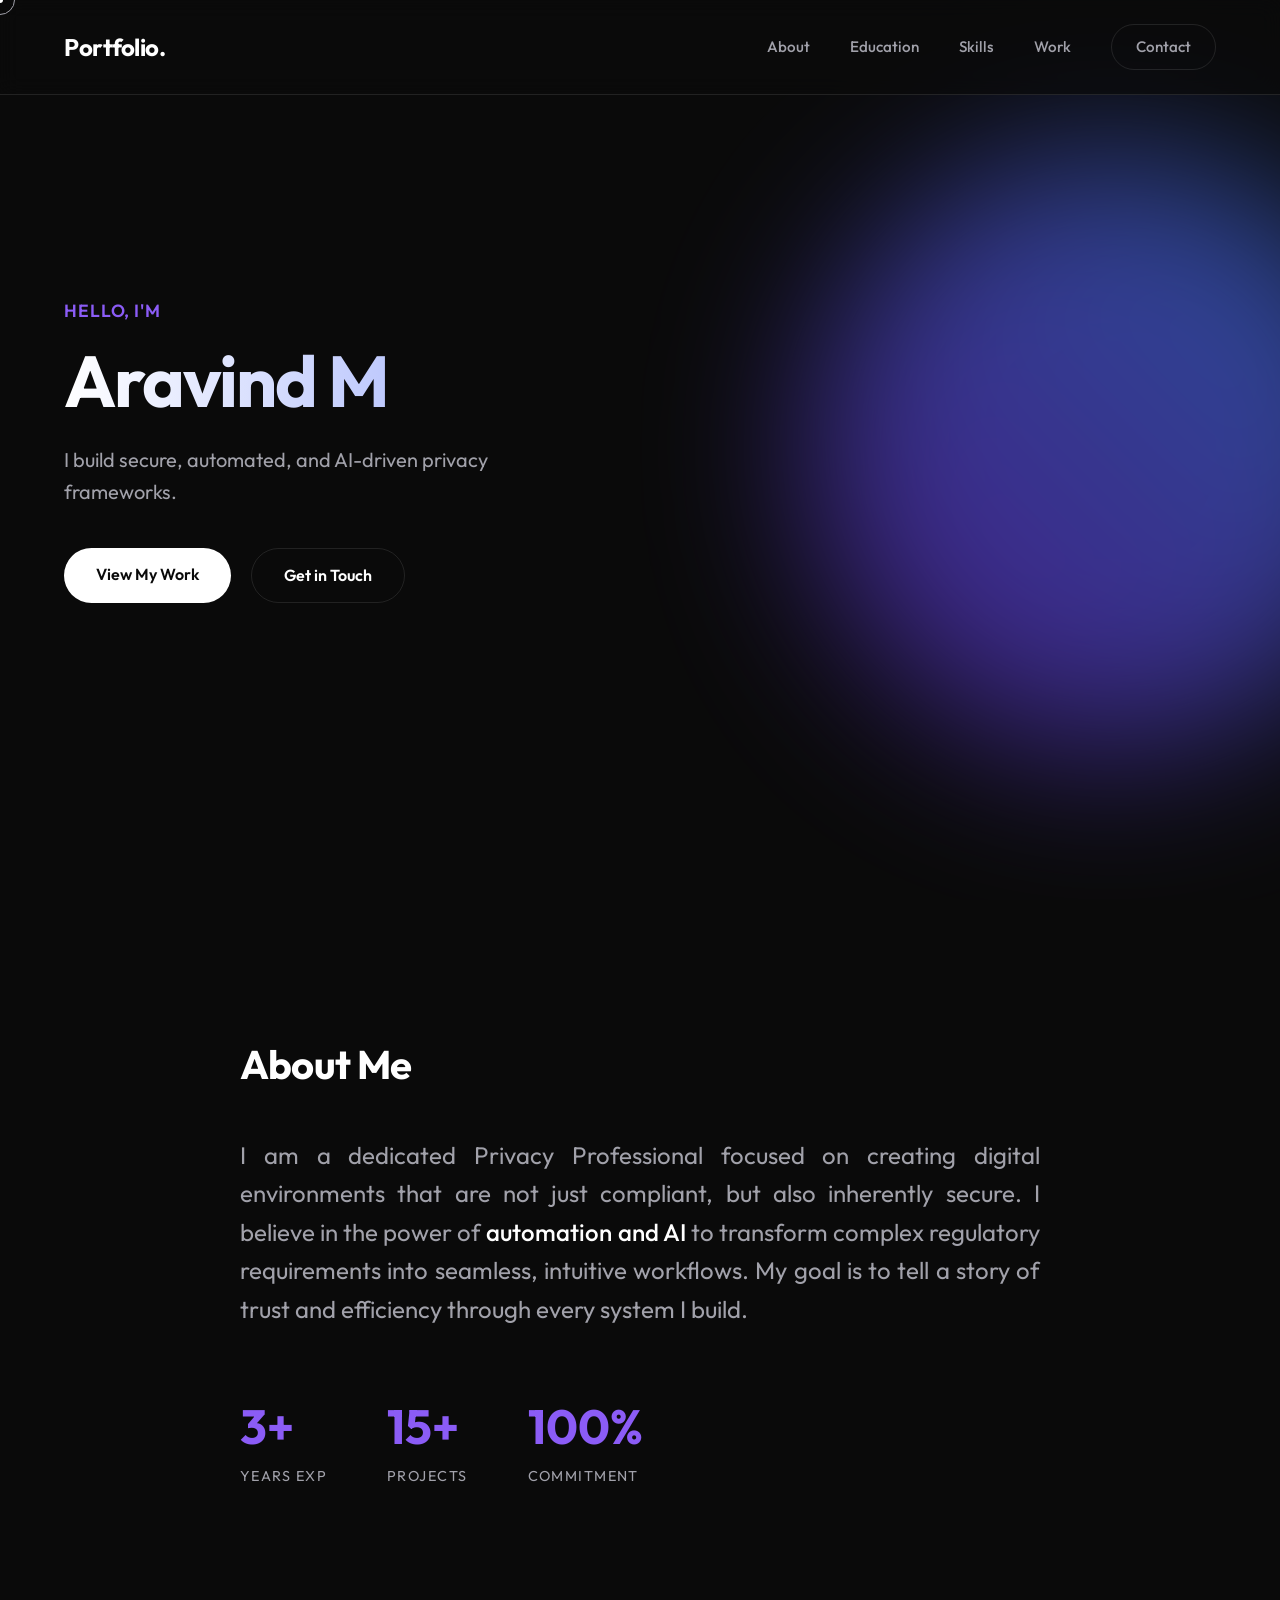
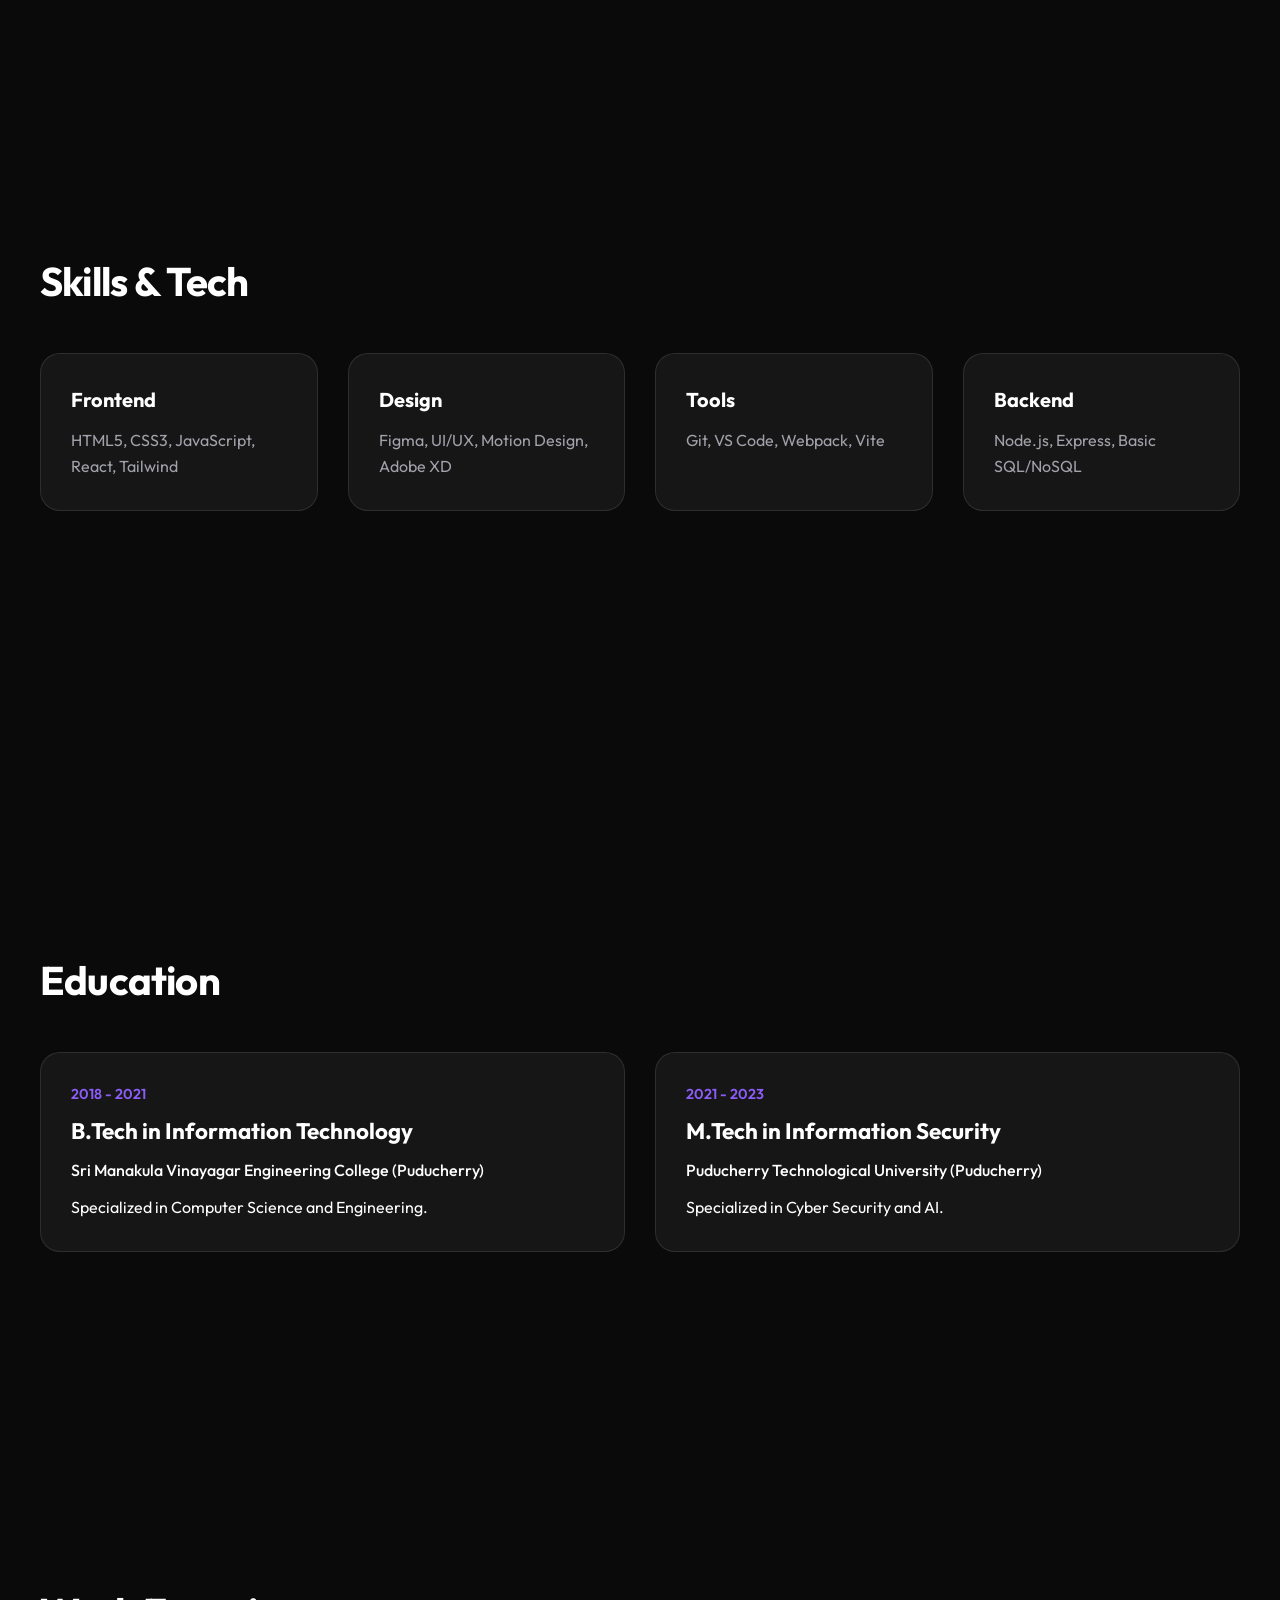
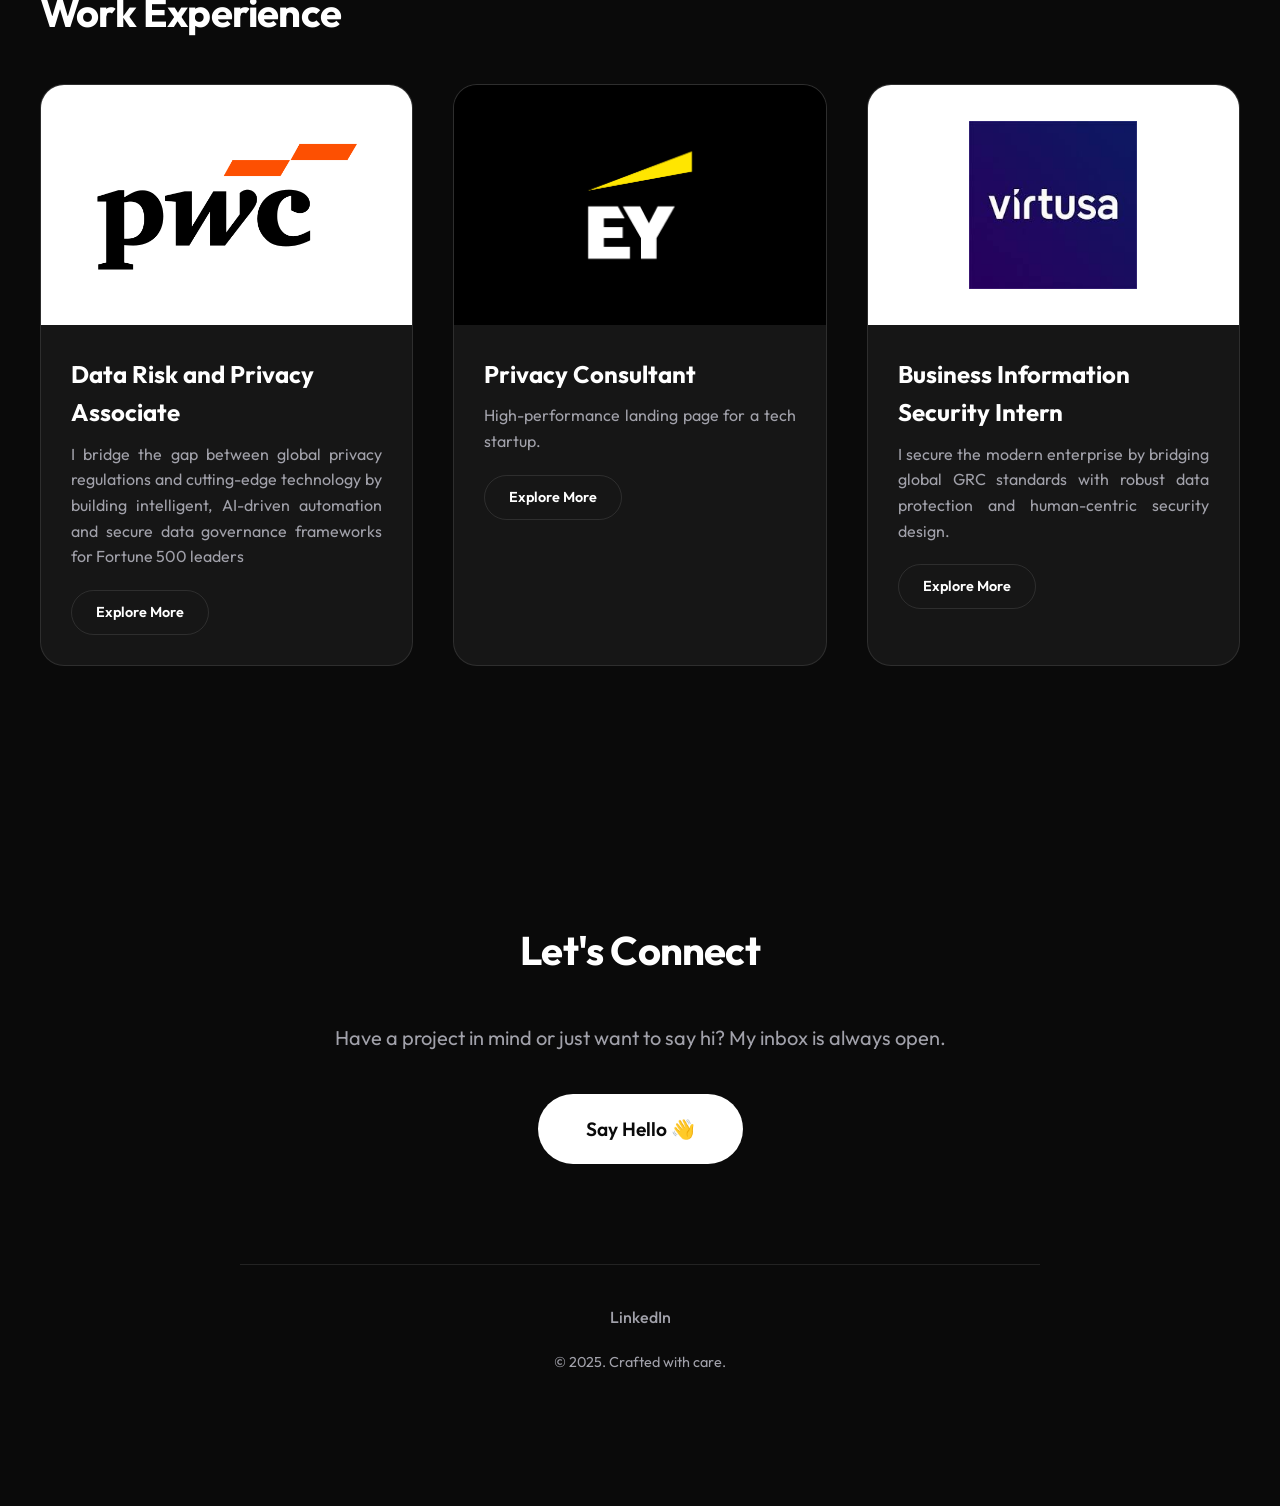
==== Portfolio/index.html @ d483f737 "Add files via upload" ====
<!DOCTYPE html>
<html lang="en">

<head>
    <meta charset="UTF-8">
    <meta name="viewport" content="width=device-width, initial-scale=1.0">
    <meta name="description" content="Personal Portfolio of a Creative Developer. Simple, smooth, and impactful.">
    <title>Aravind M | Cybersecurity Enthusiast</title>
    <link rel="preconnect" href="https://fonts.googleapis.com">
    <link rel="preconnect" href="https://fonts.gstatic.com" crossorigin>
    <link href="https://fonts.googleapis.com/css2?family=Outfit:wght@300;400;600;700&display=swap" rel="stylesheet">
    <link rel="stylesheet" href="style.css">
</head>

<body>
    <div class="cursor-dot" data-cursor-dot></div>
    <div class="cursor-outline" data-cursor-outline></div>

    <nav class="navbar">
        <a href="#home" class="logo">Portfolio.</a>
        <div class="nav-links">
            <a href="#about">About</a>
            <a href="#education">Education</a>
            <a href="#skills">Skills</a>
            <a href="#work">Work</a>
            <a href="#contact" class="btn-contact">Contact</a>
        </div>
        <button class="mobile-menu-btn" aria-label="Toggle Menu">
            <span></span>
            <span></span>
            <span></span>
        </button>
    </nav>

    <main>
        <section id="home" class="hero-section">
            <div class="hero-content">
                <span class="greeting">Hello, I'm</span>
                <h1 class="glitch-text" data-text="Aravind M">Aravind M</h1>
                <p class="hero-desc">I build secure, automated, and AI-driven privacy frameworks.</p>
                <div class="hero-btns">
                    <a href="#work" class="btn primary">View My Work</a>
                    <a href="#contact" class="btn secondary">Get in Touch</a>
                </div>
            </div>
            <div class="hero-visual">
                <div class="gradient-sphere"></div>
            </div>
        </section>

        <section id="about" class="section">
            <div class="container container-text">
                <h2 class="section-title">About Me</h2>
                <p class="about-text">
                    I am a dedicated Privacy Professional focused on creating digital environments that are not just
                    compliant, but also inherently secure. I believe in the power of <span class="highlight">automation
                        and AI</span>
                    to transform complex regulatory requirements into seamless, intuitive workflows.
                    My goal is to tell a story of trust and efficiency through every system I build.
                </p>
                <div class="stats">
                    <div class="stat-item">
                        <span class="stat-number">3+</span>
                        <span class="stat-label">Years Exp</span>
                    </div>
                    <div class="stat-item">
                        <span class="stat-number">15+</span>
                        <span class="stat-label">Projects</span>
                    </div>
                    <div class="stat-item">
                        <span class="stat-number">100%</span>
                        <span class="stat-label">Commitment</span>
                    </div>
                </div>
            </div>
        </section>

        <section id="skills" class="section">
            <div class="container">
                <h2 class="section-title">Skills & Tech</h2>
                <div class="skills-grid">
                    <div class="skill-card">
                        <h3>Frontend</h3>
                        <p>HTML5, CSS3, JavaScript, React, Tailwind</p>
                    </div>
                    <div class="skill-card">
                        <h3>Design</h3>
                        <p>Figma, UI/UX, Motion Design, Adobe XD</p>
                    </div>
                    <div class="skill-card">
                        <h3>Tools</h3>
                        <p>Git, VS Code, Webpack, Vite</p>
                    </div>
                    <div class="skill-card">
                        <h3>Backend</h3>
                        <p>Node.js, Express, Basic SQL/NoSQL</p>
                    </div>
                </div>
            </div>
        </section>

        <section id="education" class="section">
            <div class="container">
                <h2 class="section-title">Education</h2>
                <div class="education-grid">
                    <div class="education-card">
                        <span class="edu-year">2018 - 2021</span>
                        <h3>B.Tech in Information Technology</h3>
                        <p class="edu-inst">Sri Manakula Vinayagar Engineering College (Puducherry)</p>
                        <p>Specialized in Computer Science and Engineering.</p>
                    </div>
                    <div class="education-card">
                        <span class="edu-year">2021 - 2023</span>
                        <h3>M.Tech in Information Security</h3>
                        <p class="edu-inst">Puducherry Technological University (Puducherry)</p>
                        <p>Specialized in Cyber Security and AI.</p>
                    </div>
                </div>
            </div>
        </section>

        <section id="work" class="section">
            <div class="container">
                <h2 class="section-title">Work Experience</h2>
                <div class="projects-grid">
                    <article class="project-card">
                        <div class="project-image"
                            style="background: white; display: flex; align-items: center; justify-content: center;">
                            <img src="assets/pwc-logo.png" alt="PwC Logo"
                                style="max-width: 70%; max-height: 70%; object-fit: contain;">
                        </div>
                        <div class="project-info">
                            <h3>Data Risk and Privacy Associate</h3>
                            <p>I bridge the gap between global privacy regulations and cutting-edge technology by
                                building intelligent, AI-driven automation and secure data governance frameworks for
                                Fortune 500 leaders</p>
                            <a href="project-details.html" class="btn secondary"
                                style="padding: 10px 24px; font-size: 0.9rem;">Explore More</a>
                        </div>
                    </article>
                    <article class="project-card">
                        <div class="project-image"
                            style="background: black; display: flex; align-items: center; justify-content: center;">
                            <img src="assets/ey-logo.png" alt="EY Logo"
                                style="max-width: 70%; max-height: 70%; object-fit: contain;">
                        </div>
                        <div class="project-info">
                            <h3>Privacy Consultant</h3>
                            <p>High-performance landing page for a tech startup.</p>
                            <a href="ey-details.html" class="btn secondary"
                                style="padding: 10px 24px; font-size: 0.9rem;">Explore More</a>
                        </div>
                    </article>
                    <article class="project-card">
                        <div class="project-image"
                            style="background: white; display: flex; align-items: center; justify-content: center;">
                            <img src="assets/virtusa-logo.jpg" alt="Virtusa Logo"
                                style="max-width: 70%; max-height: 70%; object-fit: contain;">
                        </div>
                        <div class="project-info">
                            <h3>Business Information Security Intern </h3>
                            <p>I secure the modern enterprise by bridging global GRC standards with robust data
                                protection and human-centric security design.</p>
                            <a href="virtusa-details.html" class="btn secondary"
                                style="padding: 10px 24px; font-size: 0.9rem;">Explore More</a>
                        </div>
                    </article>
                </div>
            </div>
        </section>

        <section id="contact" class="section contact-section">
            <div class="container container-text">
                <h2 class="section-title">Let's Connect</h2>
                <p class="contact-desc">Have a project in mind or just want to say hi? My inbox is always open.</p>
                <a href="contact.html" class="btn primary huge-btn">Say Hello 👋</a>

                <footer class="footer">
                    <div class="social-links">
                        <a href="https://linkedin.com/in/aravind-m-a4b120201">LinkedIn</a>
                    </div>
                    <p class="copyright">&copy; 2025. Crafted with care.</p>
                </footer>
            </div>
        </section>
    </main>

    <script src="script.js"></script>
</body>

</html>
---- Portfolio/style.css ----
:root {
    --bg-color: #0a0a0a;
    --text-primary: #ffffff;
    --text-secondary: #a1a1aa;
    --accent: #6d28d9;
    --accent-glow: #8b5cf6;
    --surface: rgba(255, 255, 255, 0.05);
    --surface-hover: rgba(255, 255, 255, 0.1);
    --border: rgba(255, 255, 255, 0.1);

    --font-main: 'Outfit', sans-serif;

    --ease-out-expo: cubic-bezier(0.19, 1, 0.22, 1);
}

* {
    margin: 0;
    padding: 0;
    box-sizing: border-box;
    scroll-behavior: smooth;
}

body {
    background-color: var(--bg-color);
    color: var(--text-primary);
    font-family: var(--font-main);
    line-height: 1.6;
    overflow-x: hidden;
    cursor: none;
    /* Custom cursor */
}

/* Custom Cursor */
.cursor-dot {
    width: 6px;
    height: 6px;
    background-color: var(--text-primary);
    position: fixed;
    top: 0;
    left: 0;
    transform: translate(-50%, -50%);
    border-radius: 50%;
    z-index: 9999;
    pointer-events: none;
}

.cursor-outline {
    width: 30px;
    height: 30px;
    border: 1px solid var(--text-secondary);
    position: fixed;
    top: 0;
    left: 0;
    transform: translate(-50%, -50%);
    border-radius: 50%;
    z-index: 9998;
    pointer-events: none;
    transition: width 0.2s, height 0.2s, background-color 0.2s;
}

body:hover .cursor-outline {
    opacity: 1;
}

/* Typography & Layout */
a {
    text-decoration: none;
    color: inherit;
    position: relative;
    transition: color 0.3s;
}

ul {
    list-style: none;
}

.section {
    padding: 120px 20px;
    min-height: 80vh;
    display: flex;
    align-items: center;
    justify-content: center;
    position: relative;
}

.container {
    max-width: 1200px;
    width: 100%;
    margin: 0 auto;
}

.container-text {
    max-width: 800px;
}

/* Navigation */
.navbar {
    position: fixed;
    top: 0;
    left: 0;
    width: 100%;
    padding: 24px 5%;
    display: flex;
    justify-content: space-between;
    align-items: center;
    z-index: 100;
    backdrop-filter: blur(10px);
    background: rgba(10, 10, 10, 0.7);
    border-bottom: 1px solid var(--border);
}

.logo {
    font-weight: 700;
    font-size: 1.5rem;
    letter-spacing: -0.02em;
}

.nav-links {
    display: flex;
    gap: 40px;
    align-items: center;
}

.nav-links a {
    font-size: 0.95rem;
    font-weight: 500;
    color: var(--text-secondary);
}

.nav-links a:hover {
    color: var(--text-primary);
}

.btn-contact {
    padding: 10px 24px;
    border: 1px solid var(--border);
    border-radius: 50px;
    transition: all 0.3s var(--ease-out-expo);
}

.btn-contact:hover {
    background: var(--text-primary);
    color: var(--bg-color);
    border-color: var(--text-primary);
}

/* Hero Section */
.hero-section {
    min-height: 100vh;
    padding: 0 5%;
    display: flex;
    align-items: center;
    overflow: hidden;
    position: relative;
}

.hero-content {
    z-index: 2;
    max-width: 600px;
}

.greeting {
    font-size: 1.1rem;
    color: var(--accent-glow);
    font-weight: 600;
    letter-spacing: 0.05em;
    text-transform: uppercase;
    display: block;
    margin-bottom: 16px;
    opacity: 0;
    animation: fadeUp 1s ease forwards 0.2s;
}

.hero-section h1 {
    font-size: 4.5rem;
    line-height: 1.1;
    margin-bottom: 24px;
    letter-spacing: -0.03em;
    background: linear-gradient(to right, #fff, #a5b4fc);
    background-clip: text;
    -webkit-background-clip: text;
    -webkit-text-fill-color: transparent;
    opacity: 0;
    animation: fadeUp 1s ease forwards 0.4s;
}

.hero-desc {
    font-size: 1.25rem;
    color: var(--text-secondary);
    margin-bottom: 40px;
    max-width: 450px;
    opacity: 0;
    animation: fadeUp 1s ease forwards 0.6s;
}

.hero-btns {
    display: flex;
    gap: 20px;
    opacity: 0;
    animation: fadeUp 1s ease forwards 0.8s;
}

.btn {
    padding: 14px 32px;
    border-radius: 50px;
    font-weight: 600;
    font-size: 1rem;
    cursor: pointer;
    transition: transform 0.3s var(--ease-out-expo), box-shadow 0.3s;
    display: inline-block;
    text-align: center;
}

.btn:active {
    transform: scale(0.95);
}

.btn.primary {
    background: var(--text-primary);
    color: var(--bg-color);
}

.btn.primary:hover {
    box-shadow: 0 0 20px rgba(255, 255, 255, 0.3);
}

.btn.secondary {
    background: transparent;
    border: 1px solid var(--border);
    color: var(--text-primary);
}

.btn.secondary:hover {
    background: var(--surface);
    border-color: var(--text-primary);
}

/* Hero Visual - Animated Sphere */
.hero-visual {
    position: absolute;
    right: -10%;
    top: 50%;
    transform: translateY(-50%);
    width: 600px;
    height: 600px;
    z-index: 1;
    pointer-events: none;
    filter: blur(80px);
    opacity: 0.6;
}

.gradient-sphere {
    width: 100%;
    height: 100%;
    background: linear-gradient(45deg, var(--accent), #3b82f6);
    border-radius: 50%;
    animation: float 10s infinite ease-in-out;
}

@keyframes float {

    0%,
    100% {
        transform: translate(0, 0) scale(1);
    }

    50% {
        transform: translate(-20px, 30px) scale(1.1);
    }
}

@keyframes fadeUp {
    from {
        opacity: 0;
        transform: translateY(30px);
    }

    to {
        opacity: 1;
        transform: translateY(0);
    }
}

/* Sections */
.section-title {
    font-size: 2.5rem;
    margin-bottom: 40px;
    letter-spacing: -0.02em;
}

.about-text {
    font-size: 1.5rem;
    color: var(--text-secondary);
    line-height: 1.6;
    margin-bottom: 60px;
    text-align: justify;
}

.highlight {
    color: var(--text-primary);
    font-weight: 500;
}

.stats {
    display: flex;
    gap: 60px;
}

.stat-item {
    display: flex;
    flex-direction: column;
}

.stat-number {
    font-size: 3rem;
    font-weight: 700;
    color: var(--accent-glow);
}

.stat-label {
    color: var(--text-secondary);
    font-size: 0.9rem;
    text-transform: uppercase;
    letter-spacing: 0.1em;
}

/* Skills Grid */
.skills-grid {
    display: grid;
    grid-template-columns: repeat(auto-fit, minmax(250px, 1fr));
    gap: 30px;
}

.skill-card {
    background: var(--surface);
    padding: 30px;
    border-radius: 20px;
    border: 1px solid var(--border);
    transition: transform 0.3s var(--ease-out-expo), border-color 0.3s;
}

.skill-card:hover {
    transform: translateY(-5px);
    border-color: var(--accent-glow);
}

.skill-card h3 {
    margin-bottom: 12px;
    font-size: 1.25rem;
}

.skill-card p {
    color: var(--text-secondary);
}

/* Education Grid */
.education-grid {
    display: grid;
    grid-template-columns: repeat(auto-fit, minmax(300px, 1fr));
    gap: 30px;
}

.education-card {
    background: var(--surface);
    padding: 30px;
    border-radius: 20px;
    border: 1px solid var(--border);
    transition: transform 0.3s var(--ease-out-expo), border-color 0.3s;
    display: flex;
    flex-direction: column;
}

.education-card:hover {
    transform: translateY(-5px);
    border-color: var(--accent-glow);
}

.edu-year {
    font-size: 0.9rem;
    color: var(--accent-glow);
    font-weight: 600;
    margin-bottom: 8px;
    display: block;
}

.education-card h3 {
    font-size: 1.4rem;
    margin-bottom: 8px;
}

.edu-inst {
    color: var(--text-primary);
    font-weight: 500;
    margin-bottom: 12px;
}

/* Work Grid */
.projects-grid {
    display: grid;
    grid-template-columns: repeat(auto-fit, minmax(300px, 1fr));
    gap: 40px;
}

.project-card {
    background: var(--surface);
    border-radius: 24px;
    overflow: hidden;
    border: 1px solid var(--border);
    transition: transform 0.3s;
}

.project-card:hover {
    transform: translateY(-10px);
}

.project-image {
    height: 240px;
    background: linear-gradient(to bottom right, #2d2d2d, #1a1a1a);
    width: 100%;
}

.project-info {
    padding: 30px;
}

.project-info h3 {
    font-size: 1.5rem;
    margin-bottom: 10px;
}

.project-info p {
    color: var(--text-secondary);
    margin-bottom: 20px;
    text-align: justify;
}

.btn-link {
    font-weight: 600;
    font-size: 0.9rem;
    color: var(--accent-glow);
}

.btn-link:hover {
    text-decoration: underline;
}

/* Contact Form */
.contact-form {
    max-width: 600px;
    margin: 0 auto;
    text-align: left;
}

.form-group {
    margin-bottom: 24px;
}

.form-label {
    display: block;
    margin-bottom: 8px;
    color: var(--text-primary);
    font-weight: 500;
}

.form-input {
    width: 100%;
    padding: 16px;
    background: var(--surface);
    border: 1px solid var(--border);
    border-radius: 12px;
    color: var(--text-primary);
    font-size: 1rem;
    font-family: var(--font-main);
    transition: border-color 0.3s;
}

.form-input:focus {
    outline: none;
    border-color: var(--accent-glow);
}

/* Contact */
.contact-section {
    text-align: center;
}

.contact-desc {
    font-size: 1.25rem;
    color: var(--text-secondary);
    margin-bottom: 40px;
}

.huge-btn {
    padding: 20px 48px;
    font-size: 1.2rem;
}

.footer {
    margin-top: 100px;
    padding-top: 40px;
    border-top: 1px solid var(--border);
    display: flex;
    flex-direction: column;
    align-items: center;
    gap: 20px;
}

.social-links {
    display: flex;
    gap: 24px;
}

.social-links a {
    color: var(--text-secondary);
    font-weight: 500;
}

.social-links a:hover {
    color: var(--text-primary);
}

.copyright {
    color: var(--text-secondary);
    font-size: 0.9rem;
}

.mobile-menu-btn {
    display: none;
}

/* Mobile Responsive */
@media (max-width: 768px) {
    .hero-section h1 {
        font-size: 3rem;
    }

    .nav-links {
        display: none;
    }

    .mobile-menu-btn {
        display: block;
    }

    /* simplified for now */
    .hero-visual {
        display: none;
    }

    .cursor-dot,
    .cursor-outline {
        display: none;
    }

    /* No custom cursor on touch */
    body {
        cursor: auto;
    }
}
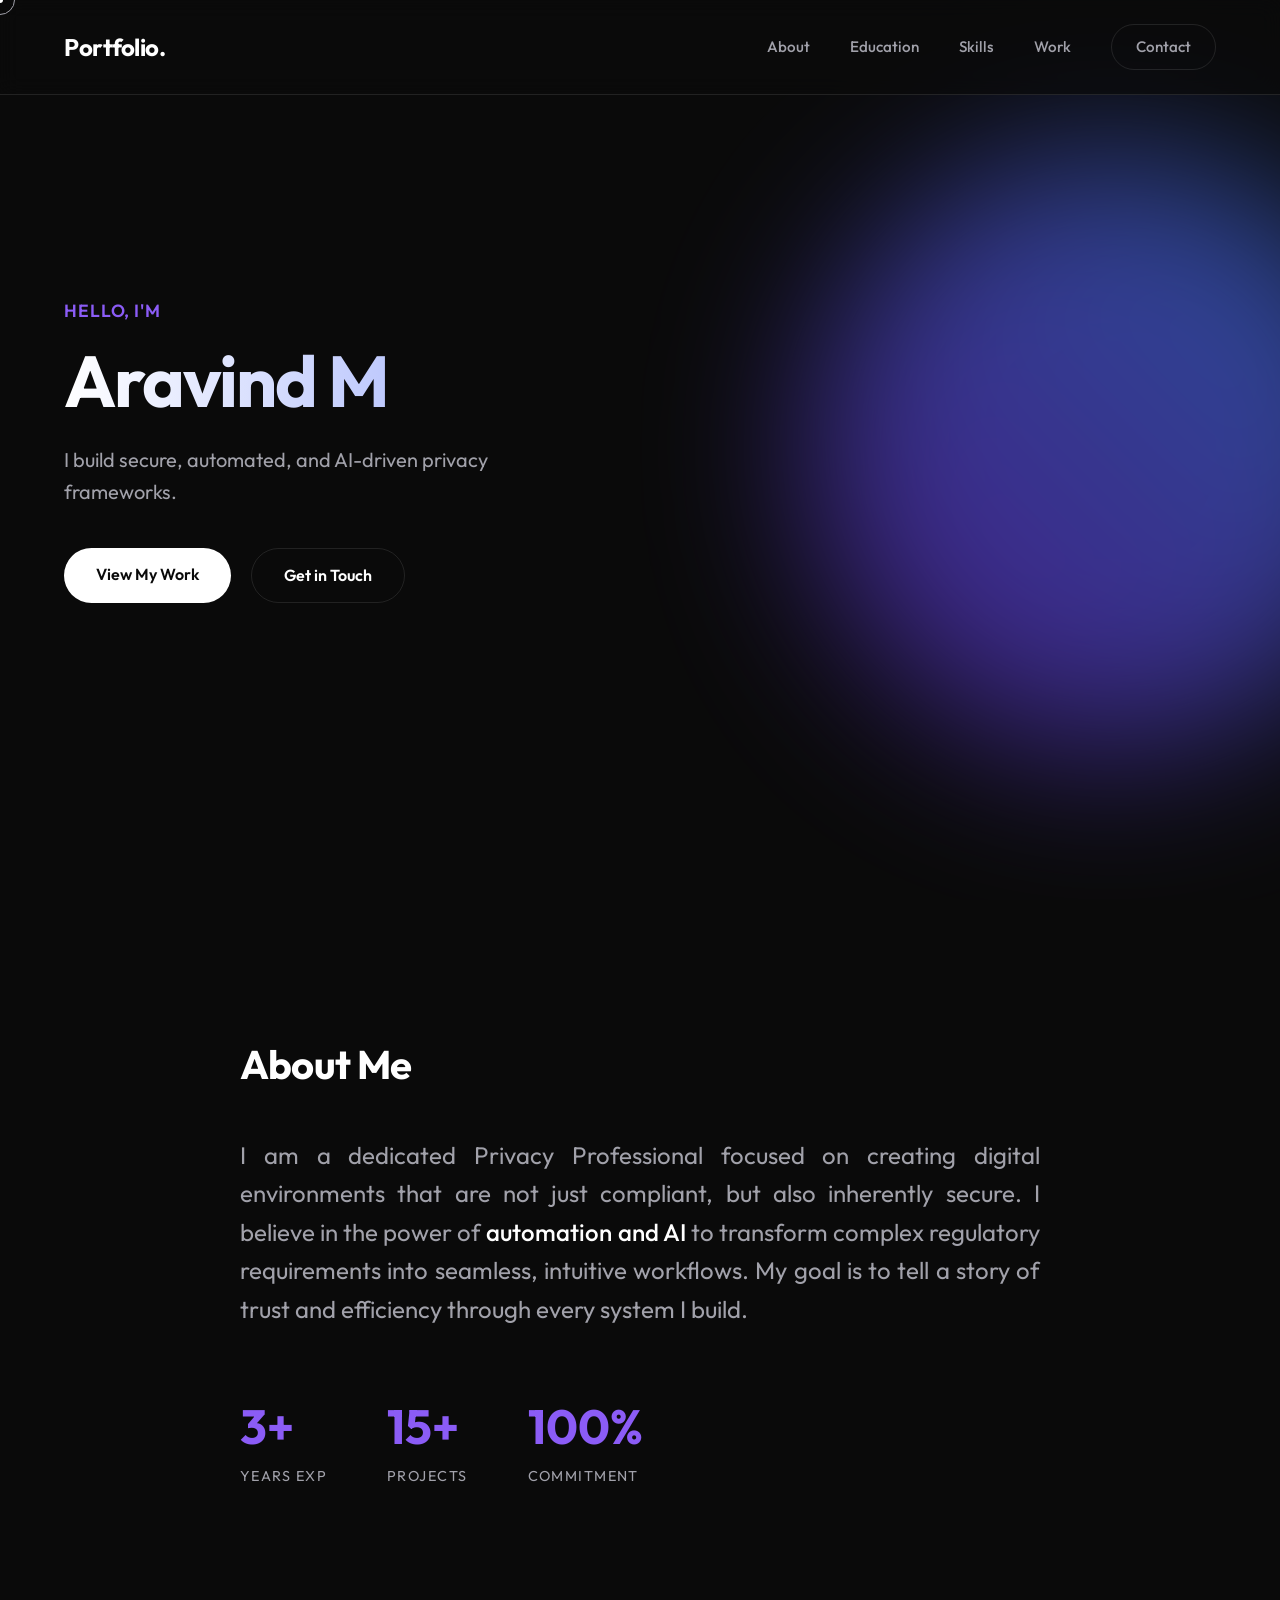
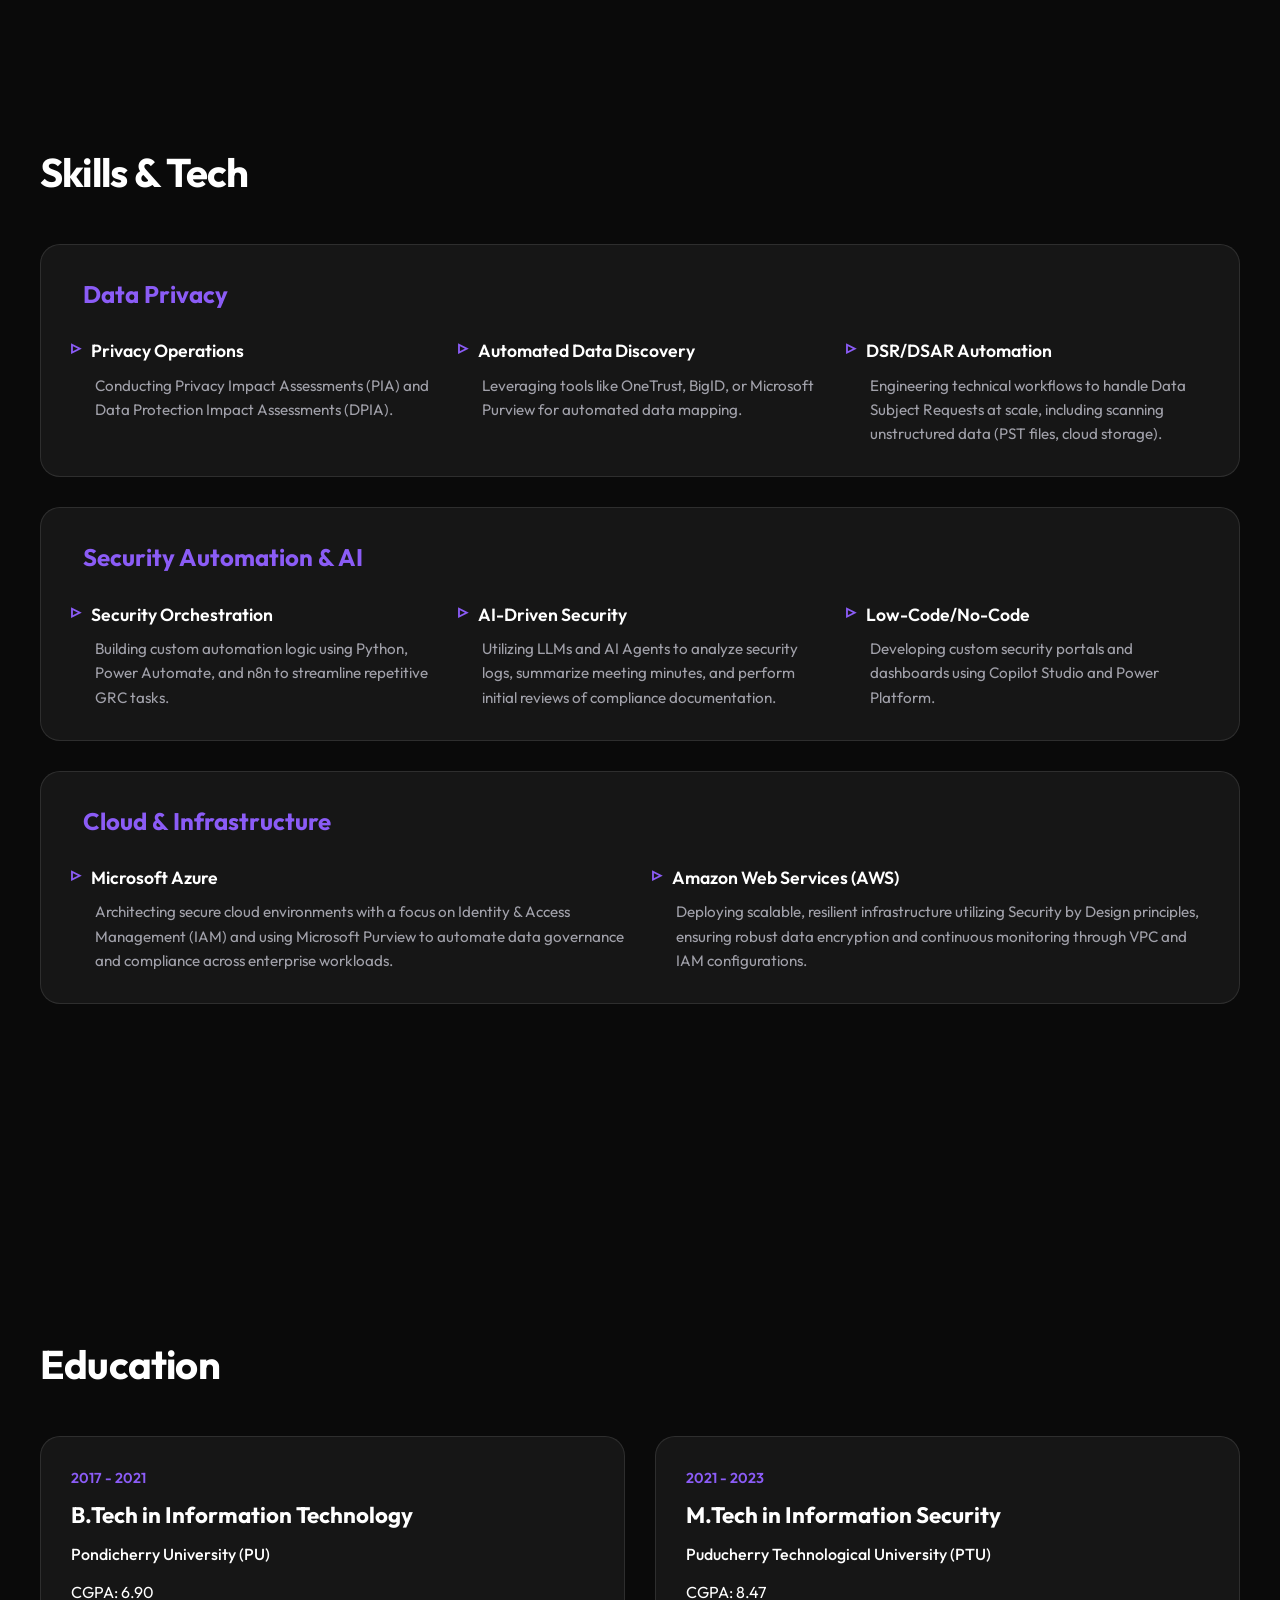
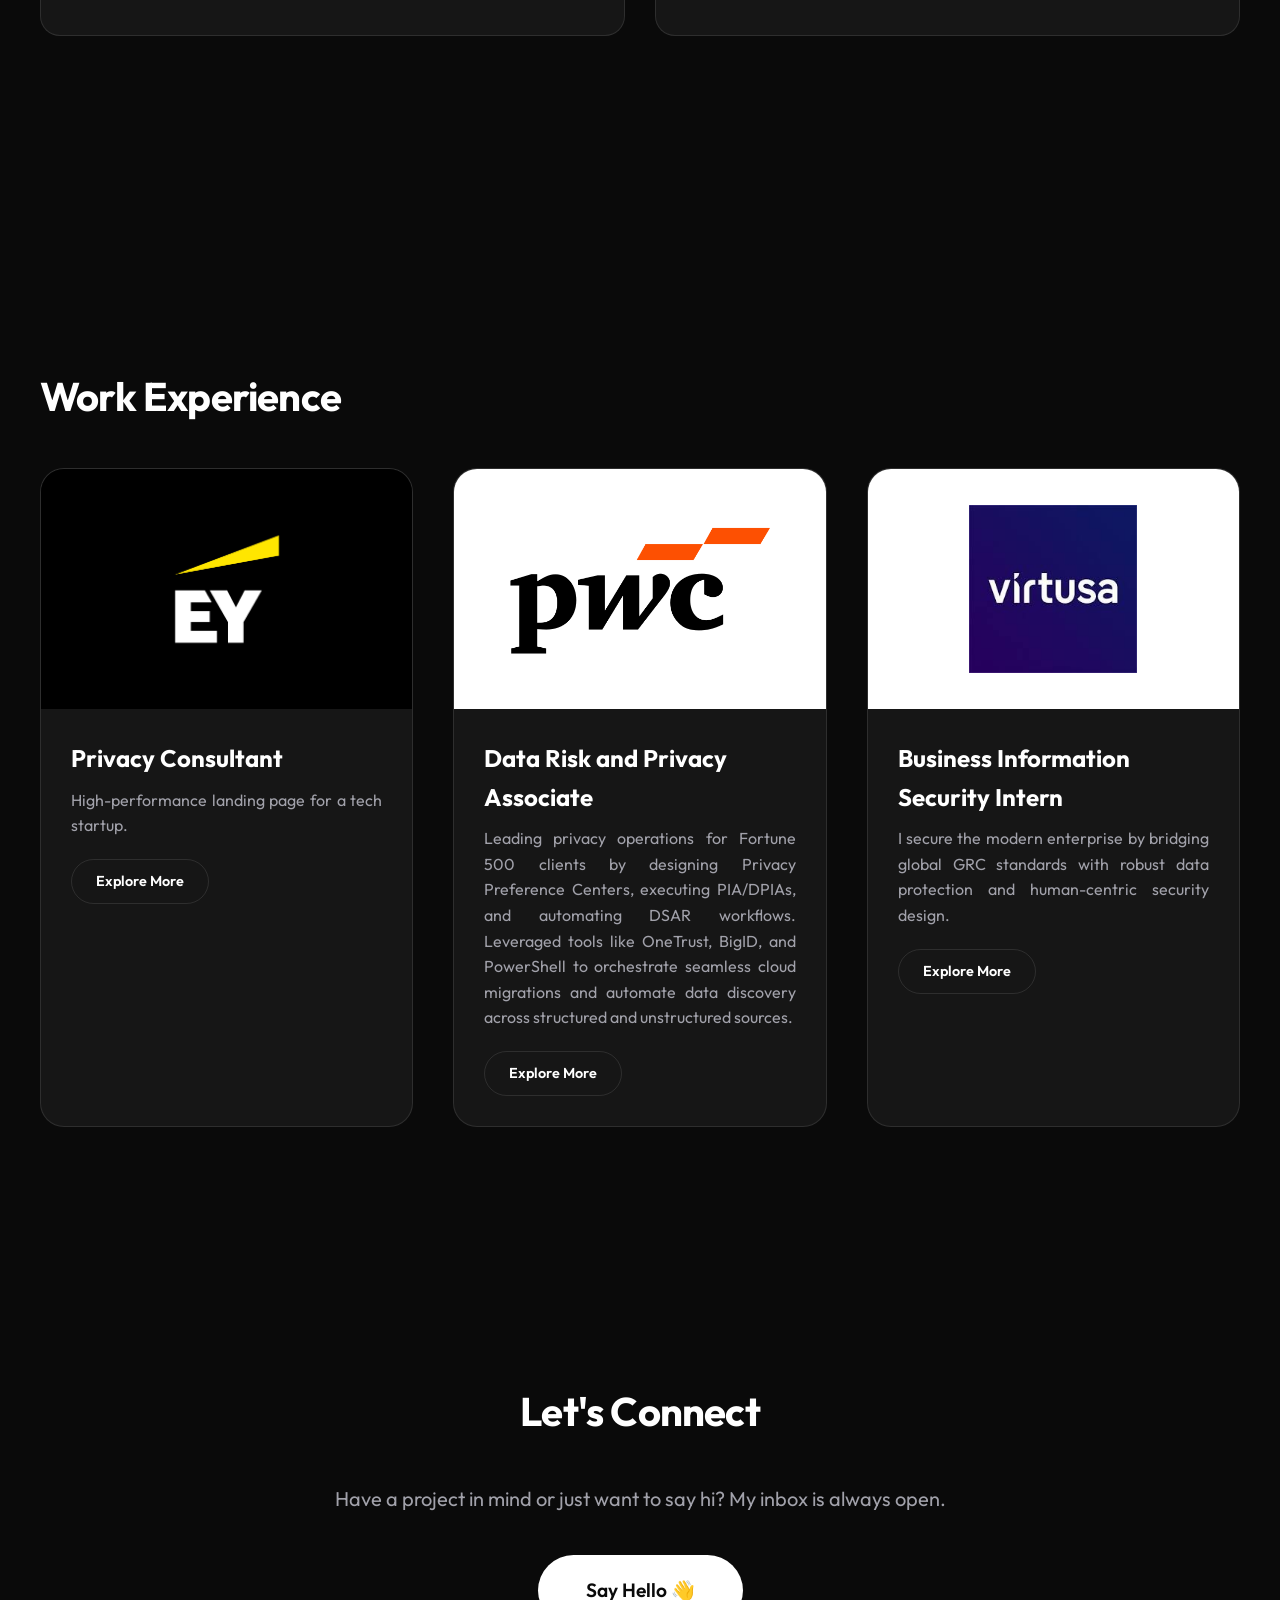
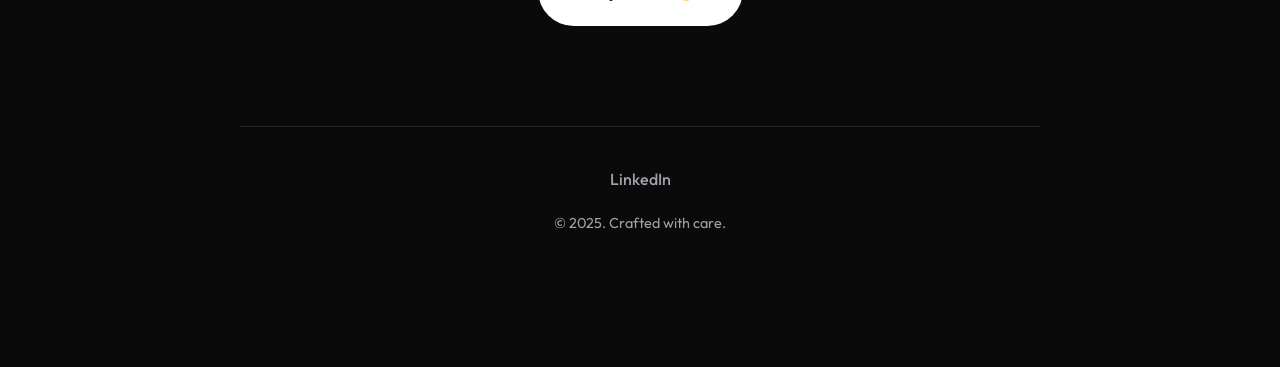
==== commit b104a374: "final commit" ====
--- a/Portfolio/index.html
+++ b/Portfolio/index.html
@@ -79,22 +79,66 @@
             <div class="container">
                 <h2 class="section-title">Skills & Tech</h2>
                 <div class="skills-grid">
-                    <div class="skill-card">
-                        <h3>Frontend</h3>
-                        <p>HTML5, CSS3, JavaScript, React, Tailwind</p>
-                    </div>
-                    <div class="skill-card">
-                        <h3>Design</h3>
-                        <p>Figma, UI/UX, Motion Design, Adobe XD</p>
-                    </div>
-                    <div class="skill-card">
-                        <h3>Tools</h3>
-                        <p>Git, VS Code, Webpack, Vite</p>
-                    </div>
-                    <div class="skill-card">
-                        <h3>Backend</h3>
-                        <p>Node.js, Express, Basic SQL/NoSQL</p>
-                    </div>
+                    <div class="skill-card featured-skill">
+                        <div class="featured-skill-header">
+                            <span class="skill-icon"></span>
+                            <h3>Data Privacy</h3>
+                        </div>
+                        <div class="skill-details">
+                            <div class="skill-item">
+                                <h4>Privacy Operations</h4>
+                                <p>Conducting Privacy Impact Assessments (PIA) and Data Protection Impact Assessments
+                                    (DPIA).</p>
+                            </div>
+                            <div class="skill-item">
+                                <h4>Automated Data Discovery</h4>
+                                <p>Leveraging tools like OneTrust, BigID, or Microsoft Purview for automated data
+                                    mapping.</p>
+                            </div>
+                            <div class="skill-item">
+                                <h4>DSR/DSAR Automation</h4>
+                                <p>Engineering technical workflows to handle Data Subject Requests at scale, including
+                                    scanning unstructured data (PST files, cloud storage).</p>
+                            </div>
+                        </div>
+                    </div>
+                    <div class="skill-card featured-skill">
+                        <div class="featured-skill-header">
+                            <span class="skill-icon"></span>
+                            <h3>Security Automation & AI</h3>
+                        </div>
+                        <div class="skill-details">
+                            <div class="skill-item">
+                                <h4>Security Orchestration</h4>
+                                <p>Building custom automation logic using Python, Power Automate, and n8n to streamline repetitive GRC tasks.</p>
+                            </div>
+                            <div class="skill-item">
+                                <h4>AI-Driven Security</h4>
+                                <p>Utilizing LLMs and AI Agents to analyze security logs, summarize meeting minutes, and perform initial reviews of compliance documentation.</p>
+                            </div>
+                            <div class="skill-item">
+                                <h4>Low-Code/No-Code</h4>
+                                <p>Developing custom security portals and dashboards using Copilot Studio and Power Platform.</p>
+                            </div>
+                        </div>
+                    </div>
+                    <div class="skill-card featured-skill">
+                        <div class="featured-skill-header">
+                            <span class="skill-icon"></span>
+                            <h3>Cloud & Infrastructure</h3>
+                        </div>
+                        <div class="skill-details">
+                            <div class="skill-item">
+                                <h4>Microsoft Azure</h4>
+                                <p>Architecting secure cloud environments with a focus on Identity & Access Management (IAM) and using Microsoft Purview to automate data governance and compliance across enterprise workloads.</p>
+                            </div>
+                            <div class="skill-item">
+                                <h4>Amazon Web Services (AWS)</h4>
+                                <p>Deploying scalable, resilient infrastructure utilizing Security by Design principles, ensuring robust data encryption and continuous monitoring through VPC and IAM configurations.</p>
+                            </div>
+                        </div>
+                    </div>
+
                 </div>
             </div>
         </section>
@@ -104,16 +148,16 @@
                 <h2 class="section-title">Education</h2>
                 <div class="education-grid">
                     <div class="education-card">
-                        <span class="edu-year">2018 - 2021</span>
+                        <span class="edu-year">2017 - 2021</span>
                         <h3>B.Tech in Information Technology</h3>
-                        <p class="edu-inst">Sri Manakula Vinayagar Engineering College (Puducherry)</p>
-                        <p>Specialized in Computer Science and Engineering.</p>
+                        <p class="edu-inst">Pondicherry University (PU)</p>
+                        <p>CGPA: 6.90</p>
                     </div>
                     <div class="education-card">
                         <span class="edu-year">2021 - 2023</span>
                         <h3>M.Tech in Information Security</h3>
-                        <p class="edu-inst">Puducherry Technological University (Puducherry)</p>
-                        <p>Specialized in Cyber Security and AI.</p>
+                        <p class="edu-inst">Puducherry Technological University (PTU)</p>
+                        <p>CGPA: 8.47</p>
                     </div>
                 </div>
             </div>
@@ -125,21 +169,6 @@
                 <div class="projects-grid">
                     <article class="project-card">
                         <div class="project-image"
-                            style="background: white; display: flex; align-items: center; justify-content: center;">
-                            <img src="assets/pwc-logo.png" alt="PwC Logo"
-                                style="max-width: 70%; max-height: 70%; object-fit: contain;">
-                        </div>
-                        <div class="project-info">
-                            <h3>Data Risk and Privacy Associate</h3>
-                            <p>I bridge the gap between global privacy regulations and cutting-edge technology by
-                                building intelligent, AI-driven automation and secure data governance frameworks for
-                                Fortune 500 leaders</p>
-                            <a href="project-details.html" class="btn secondary"
-                                style="padding: 10px 24px; font-size: 0.9rem;">Explore More</a>
-                        </div>
-                    </article>
-                    <article class="project-card">
-                        <div class="project-image"
                             style="background: black; display: flex; align-items: center; justify-content: center;">
                             <img src="assets/ey-logo.png" alt="EY Logo"
                                 style="max-width: 70%; max-height: 70%; object-fit: contain;">
@@ -148,6 +177,22 @@
                             <h3>Privacy Consultant</h3>
                             <p>High-performance landing page for a tech startup.</p>
                             <a href="ey-details.html" class="btn secondary"
+                                style="padding: 10px 24px; font-size: 0.9rem;">Explore More</a>
+                        </div>
+                    </article>
+                    <article class="project-card">
+                        <div class="project-image"
+                            style="background: white; display: flex; align-items: center; justify-content: center;">
+                            <img src="assets/pwc-logo.png" alt="PwC Logo"
+                                style="max-width: 70%; max-height: 70%; object-fit: contain;">
+                        </div>
+                        <div class="project-info">
+                            <h3>Data Risk and Privacy Associate</h3>
+                            <p>Leading privacy operations for Fortune 500 clients by designing Privacy Preference
+                                Centers, executing PIA/DPIAs, and automating DSAR workflows. Leveraged tools like
+                                OneTrust, BigID, and PowerShell to orchestrate seamless cloud migrations and automate
+                                data discovery across structured and unstructured sources.</p>
+                            <a href="project-details.html" class="btn secondary"
                                 style="padding: 10px 24px; font-size: 0.9rem;">Explore More</a>
                         </div>
                     </article>
--- a/Portfolio/style.css
+++ b/Portfolio/style.css
@@ -353,6 +353,60 @@
     color: var(--text-secondary);
 }
 
+/* Featured Skill Card */
+.featured-skill {
+    grid-column: 1 / -1;
+    display: flex;
+    flex-direction: column;
+    gap: 24px;
+}
+
+.featured-skill-header {
+    display: flex;
+    align-items: center;
+    gap: 12px;
+}
+
+.featured-skill-header .skill-icon {
+    font-size: 1.8rem;
+}
+
+.featured-skill-header h3 {
+    margin-bottom: 0;
+    font-size: 1.5rem;
+    color: var(--accent-glow);
+}
+
+.skill-details {
+    display: grid;
+    grid-template-columns: repeat(auto-fit, minmax(280px, 1fr));
+    gap: 24px;
+}
+
+.skill-item h4 {
+    color: var(--text-primary);
+    font-size: 1.1rem;
+    margin-bottom: 8px;
+    font-weight: 600;
+    display: flex;
+    align-items: flex-start;
+    gap: 10px;
+}
+
+.skill-item h4::before {
+    content: "▹";
+    color: var(--accent-glow);
+    font-size: 1.2rem;
+    line-height: 1.1;
+}
+
+.skill-item p {
+    font-size: 0.95rem;
+    line-height: 1.6;
+    color: var(--text-secondary);
+    padding-left: 24px;
+}
+
 /* Education Grid */
 .education-grid {
     display: grid;
